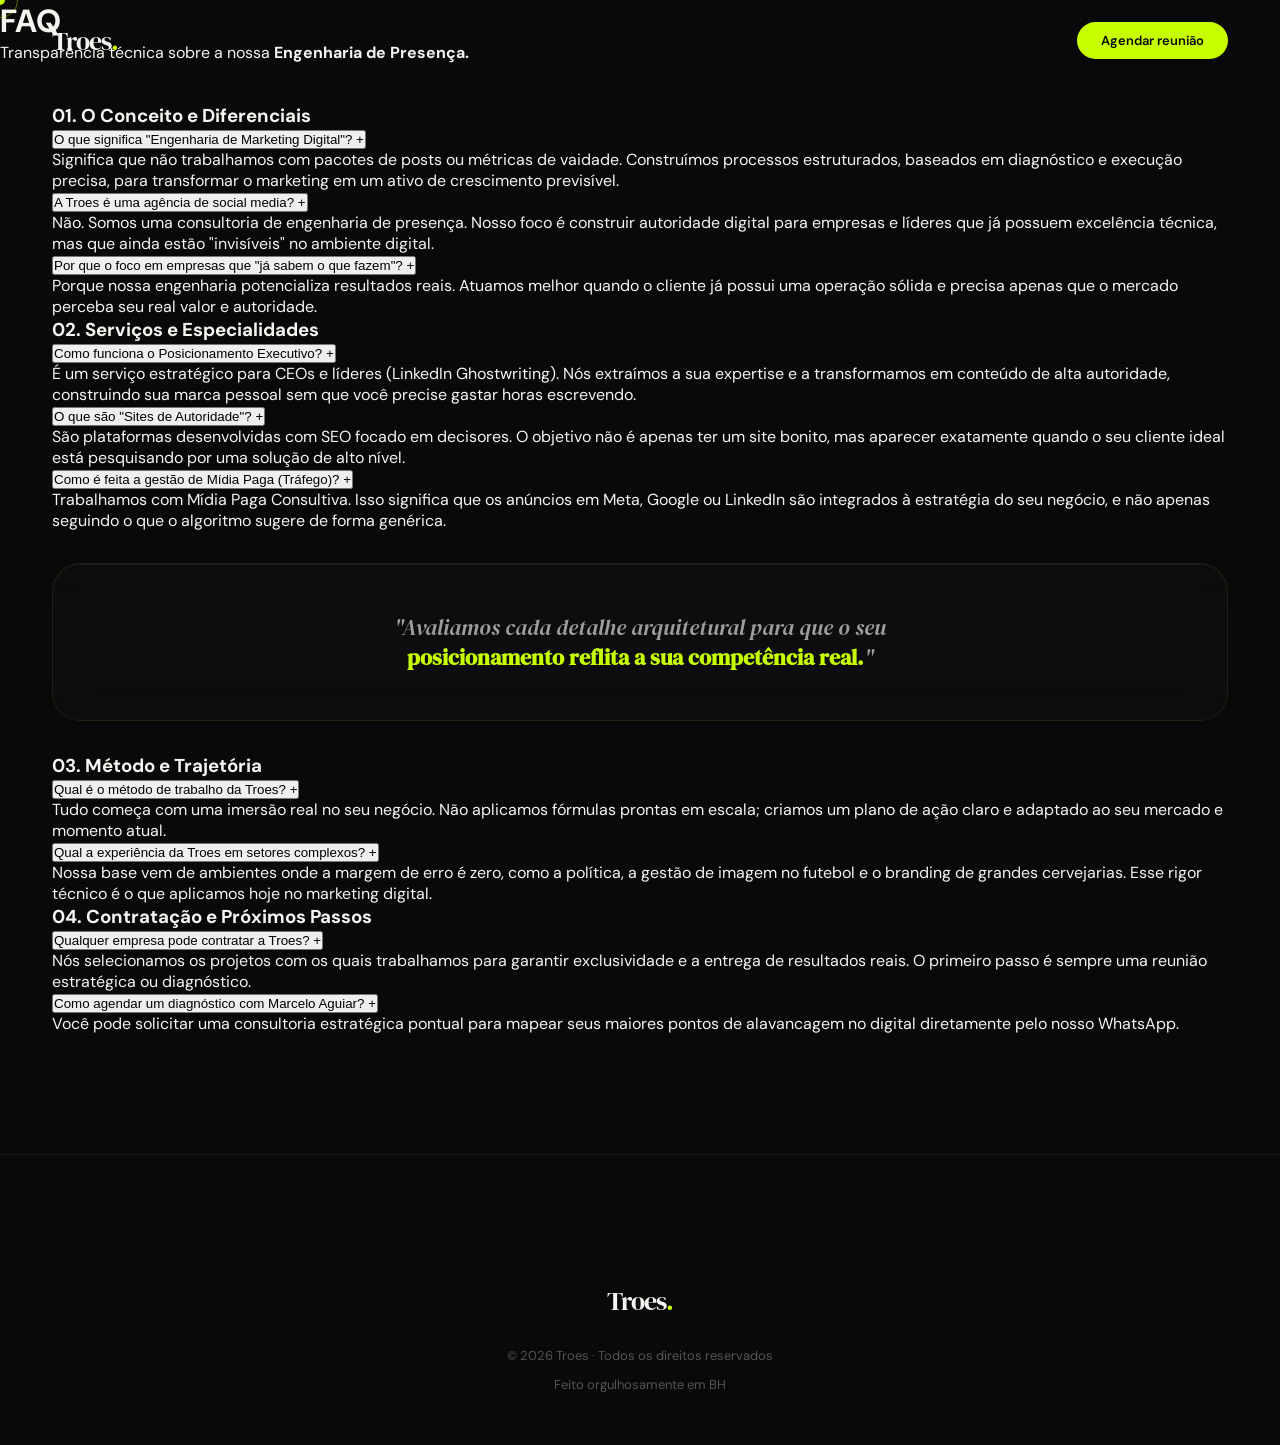
==== faq.html @ 60deb135 "faq.html" ====
<!DOCTYPE html>
<html lang="pt-BR">
<head>
<meta charset="UTF-8">
<meta name="viewport" content="width=device-width, initial-scale=1.0">
<title>FAQ | Troes - Engenharia de Marketing Digital</title>
<meta name="description" content="Perguntas frequentes sobre a Engenharia de Marketing Digital, método de trabalho, serviços e contratação da agência Troes.">
<meta name="robots" content="index, follow">
<link rel="preconnect" href="https://fonts.googleapis.com">
<link rel="preconnect" href="https://fonts.gstatic.com" crossorigin>
<link href="https://fonts.googleapis.com/css2?family=DM+Serif+Display:ital@0;1&family=DM+Sans:opsz,wght@9..40,300;9..40,400;9..40,500;9..40,600&display=swap" rel="stylesheet">
<link rel="stylesheet" href="style.css">
</head>
<body>

<div class="cursor" id="cursor"></div>
<div class="cursor-ring" id="cursorRing"></div>

<nav>
  <a href="index.html" class="nav-logo">Troes<span>.</span></a>
  <a href="https://wa.me/5531999569961" target="_blank" class="nav-cta">Agendar reunião</a>
</nav>

<header class="page-header reveal">
  <h1 class="page-title">FAQ</h1>
  <p class="page-subtitle">Transparência técnica sobre a nossa <strong>Engenharia de Presença.</strong></p>
</header>

<section class="faq-section" style="border-top: none; padding-top: 40px;">
  <div class="faq-grid">
    
    <div class="faq-category reveal reveal-delay-1">
      <h3 class="faq-category-title">01. O Conceito e Diferenciais</h3>
      
      <div class="faq-item">
        <button class="faq-btn">O que significa "Engenharia de Marketing Digital"? <span class="faq-icon">+</span></button>
        <div class="faq-content">
          <p>Significa que não trabalhamos com pacotes de posts ou métricas de vaidade. Construímos processos estruturados, baseados em diagnóstico e execução precisa, para transformar o marketing em um ativo de crescimento previsível.</p>
        </div>
      </div>

      <div class="faq-item">
        <button class="faq-btn">A Troes é uma agência de social media? <span class="faq-icon">+</span></button>
        <div class="faq-content">
          <p>Não. Somos uma consultoria de engenharia de presença. Nosso foco é construir autoridade digital para empresas e líderes que já possuem excelência técnica, mas que ainda estão "invisíveis" no ambiente digital.</p>
        </div>
      </div>

      <div class="faq-item">
        <button class="faq-btn">Por que o foco em empresas que "já sabem o que fazem"? <span class="faq-icon">+</span></button>
        <div class="faq-content">
          <p>Porque nossa engenharia potencializa resultados reais. Atuamos melhor quando o cliente já possui uma operação sólida e precisa apenas que o mercado perceba seu real valor e autoridade.</p>
        </div>
      </div>
    </div>

    <div class="faq-category reveal">
      <h3 class="faq-category-title">02. Serviços e Especialidades</h3>
      
      <div class="faq-item">
        <button class="faq-btn">Como funciona o Posicionamento Executivo? <span class="faq-icon">+</span></button>
        <div class="faq-content">
          <p>É um serviço estratégico para CEOs e líderes (LinkedIn Ghostwriting). Nós extraímos a sua expertise e a transformamos em conteúdo de alta autoridade, construindo sua marca pessoal sem que você precise gastar horas escrevendo.</p>
        </div>
      </div>

      <div class="faq-item">
        <button class="faq-btn">O que são "Sites de Autoridade"? <span class="faq-icon">+</span></button>
        <div class="faq-content">
          <p>São plataformas desenvolvidas com SEO focado em decisores. O objetivo não é apenas ter um site bonito, mas aparecer exatamente quando o seu cliente ideal está pesquisando por uma solução de alto nível.</p>
        </div>
      </div>

      <div class="faq-item">
        <button class="faq-btn">Como é feita a gestão de Mídia Paga (Tráfego)? <span class="faq-icon">+</span></button>
        <div class="faq-content">
          <p>Trabalhamos com Mídia Paga Consultiva. Isso significa que os anúncios em Meta, Google ou LinkedIn são integrados à estratégia do seu negócio, e não apenas seguindo o que o algoritmo sugere de forma genérica.</p>
        </div>
      </div>
    </div>

    <div class="pain-divider reveal" style="grid-column: 1 / -1; margin: 32px 0;">
      <p>"Avaliamos cada detalhe arquitetural para que o seu <strong>posicionamento reflita a sua competência real.</strong>"</p>
    </div>

    <div class="faq-category reveal">
      <h3 class="faq-category-title">03. Método e Trajetória</h3>
      
      <div class="faq-item">
        <button class="faq-btn">Qual é o método de trabalho da Troes? <span class="faq-icon">+</span></button>
        <div class="faq-content">
          <p>Tudo começa com uma imersão real no seu negócio. Não aplicamos fórmulas prontas em escala; criamos um plano de ação claro e adaptado ao seu mercado e momento atual.</p>
        </div>
      </div>

      <div class="faq-item">
        <button class="faq-btn">Qual a experiência da Troes em setores complexos? <span class="faq-icon">+</span></button>
        <div class="faq-content">
          <p>Nossa base vem de ambientes onde a margem de erro é zero, como a política, a gestão de imagem no futebol e o branding de grandes cervejarias. Esse rigor técnico é o que aplicamos hoje no marketing digital.</p>
        </div>
      </div>
    </div>

    <div class="faq-category reveal reveal-delay-1">
      <h3 class="faq-category-title">04. Contratação e Próximos Passos</h3>
      
      <div class="faq-item">
        <button class="faq-btn">Qualquer empresa pode contratar a Troes? <span class="faq-icon">+</span></button>
        <div class="faq-content">
          <p>Nós selecionamos os projetos com os quais trabalhamos para garantir exclusividade e a entrega de resultados reais. O primeiro passo é sempre uma reunião estratégica ou diagnóstico.</p>
        </div>
      </div>

      <div class="faq-item">
        <button class="faq-btn">Como agendar um diagnóstico com Marcelo Aguiar? <span class="faq-icon">+</span></button>
        <div class="faq-content">
          <p>Você pode solicitar uma consultoria estratégica pontual para mapear seus maiores pontos de alavancagem no digital diretamente pelo nosso WhatsApp.</p>
        </div>
      </div>
    </div>

  </div>
</section>

<footer>
  <div class="footer-bottom" style="margin-top: 0; padding-top: 40px; justify-content: center; flex-direction: column; gap: 12px;">
    <a href="index.html" class="nav-logo" style="margin-bottom: 16px;">Troes<span>.</span></a>
    <span>© 2026 Troes · Todos os direitos reservados</span>
    <span>Feito orgulhosamente em BH</span>
  </div>
</footer>

<script src="script.js"></script>
</body>
</html>
---- style.css ----
*, *::before, *::after { box-sizing: border-box; margin: 0; padding: 0; }

:root {
  --black: #090909;
  --white: #f5f4f0;
  --cream: #f0ede6;
  --accent: #c8ff00;
  --accent-dim: rgba(200,255,0,.5);
  --green-dark: #0d1500;
  --green-mid: #111e00;
  --green-card: #131f00;
  --green-light: #d6f566;
  --green-pale: #e8faa0;
  --green-border: rgba(200,255,0,0.1);
  --border: rgba(255,255,255,0.07);
  /* Contraste aumentado de 0.42 para 0.75 para melhor leitura */
  --text-muted: rgba(245,244,240,0.75);
}

html { scroll-behavior: smooth; }

body {
  font-family: 'DM Sans', sans-serif;
  background: var(--black);
  color: var(--white);
  overflow-x: hidden;
  cursor: none;
}

/* CURSOR */
.cursor {
  position: fixed; width: 10px; height: 10px;
  background: var(--accent); border-radius: 50%;
  pointer-events: none; z-index: 9999;
  transform: translate(-50%,-50%);
  transition: width .3s, height .3s, transform .15s;
}
.cursor-ring {
  position: fixed; width: 36px; height: 36px;
  border: 1.5px solid rgba(200,255,0,.4);
  border-radius: 50%; pointer-events: none; z-index: 9998;
  transform: translate(-50%,-50%);
  transition: width .3s, height .3s;
}

/* NAV */
nav {
  position: fixed; top: 0; left: 0; right: 0; z-index: 100;
  display: flex; align-items: center; justify-content: space-between;
  padding: 22px 52px;
  border-bottom: 1px solid transparent;
  background: transparent;
  transition: all .4s cubic-bezier(.4,0,.2,1);
}
nav.scrolled {
  top: 16px;
  left: 50%;
  right: auto;
  transform: translateX(-50%);
  width: max-content;
  padding: 12px 20px 12px 28px;
  gap: 32px;
  border-radius: 100px;
  border: 1px solid rgba(255,255,255,.1);
  backdrop-filter: blur(24px);
  background: rgba(9,9,9,.82);
  box-shadow: 0 8px 40px rgba(0,0,0,.5);
}
.nav-logo {
  font-family: 'DM Serif Display', serif;
  font-size: 26px; letter-spacing: -1px;
  color: var(--white); text-decoration: none;
  transition: font-size .3s;
}
.nav-logo span { color: var(--accent); }
.nav-cta {
  background: var(--accent) !important; color: var(--black) !important;
  padding: 10px 24px; border-radius: 100px;
  font-weight: 600 !important; font-size: 13px !important; text-decoration: none;
  transition: transform .2s, box-shadow .2s, padding .3s !important;
  white-space: nowrap;
}
nav.scrolled .nav-cta { padding: 8px 20px !important; font-size: 12px !important; }
.nav-cta:hover {
  transform: translateY(-2px) !important;
  box-shadow: 0 8px 28px rgba(200,255,0,.28) !important;
}

/* HERO */
.hero {
  min-height: 100vh; display: flex; flex-direction: column;
  justify-content: flex-end; padding: 160px 52px 100px;
  position: relative; overflow: hidden;
}
.hero-bg {
  position: absolute; inset: 0;
  background:
    radial-gradient(ellipse 60% 50% at 72% 22%, rgba(200,255,0,.06) 0%, transparent 58%),
    radial-gradient(ellipse 35% 35% at 12% 80%, rgba(200,255,0,.04) 0%, transparent 55%);
}
.hero-grid {
  position: absolute; inset: 0;
  background-image:
    linear-gradient(rgba(255,255,255,.02) 1px, transparent 1px),
    linear-gradient(90deg, rgba(255,255,255,.02) 1px, transparent 1px);
  background-size: 72px 72px;
  mask-image: radial-gradient(ellipse at 60% 40%, black 20%, transparent 70%);
}
.hero-label {
  font-size: 11px; letter-spacing: .18em; text-transform: uppercase;
  color: var(--text-muted); margin-bottom: 32px;
  display: flex; align-items: center; gap: 14px; position: relative;
}
.hero-label::before {
  content: ''; display: block; width: 36px; height: 1px;
  background: var(--accent);
  box-shadow: 0 0 4px var(--accent), 0 0 12px var(--accent), 0 0 24px rgba(200,255,0,.5);
}
.hero h1 {
  font-family: 'DM Serif Display', serif;
  font-size: clamp(46px, 6.8vw, 94px);
  line-height: 1.02; letter-spacing: -0.03em;
  max-width: 980px; position: relative;
}
.hero h1 em { font-style: italic; color: var(--accent); }
.hero-sub {
  margin-top: 36px; max-width: 560px;
  color: var(--text-muted); font-size: 17px;
  line-height: 1.72; font-weight: 300; position: relative;
}
.hero-sub strong { color: rgba(255,255,255,.9); font-weight: 500; }
.hero-actions {
  margin-top: 52px; display: flex; gap: 20px;
  align-items: center; position: relative;
}
.btn-primary {
  background: rgba(200,255,0,.18);
  backdrop-filter: blur(20px) saturate(180%);
  -webkit-backdrop-filter: blur(20px) saturate(180%);
  border: 1px solid rgba(200,255,0,.45);
  color: var(--accent);
  padding: 15px 36px; border-radius: 100px;
  font-weight: 600; font-size: 15px; text-decoration: none;
  transition: transform .2s, box-shadow .2s, background .2s;
  display: inline-flex; align-items: center; gap: 10px;
  box-shadow: inset 0 1px 0 rgba(200,255,0,.3), 0 4px 20px rgba(200,255,0,.12);
  position: relative; overflow: hidden;
}
.btn-primary::before {
  content: '';
  position: absolute; top: 0; left: 0; right: 0; height: 1px;
  background: linear-gradient(90deg, transparent, rgba(200,255,0,.7), transparent);
}
.btn-primary:hover {
  transform: translateY(-3px);
  background: rgba(200,255,0,.28);
  box-shadow: inset 0 1px 0 rgba(200,255,0,.4), 0 8px 32px rgba(200,255,0,.25), 0 0 20px rgba(200,255,0,.15);
}

/* MARQUEE - Corrigido contraste e cor verde */
.marquee-section {
  padding: 34px 0; overflow: hidden;
  border-top: 1px solid rgba(200,255,0,0.15);
  border-bottom: 1px solid rgba(200,255,0,0.15);
  background: rgba(200,255,0,0.02);
}
.marquee-track {
  display: flex; gap: 56px;
  animation: marquee 24s linear infinite;
  width: max-content;
}
.marquee-item {
  font-size: 15px; /* Fonte maior */
  color: var(--accent); /* Cor verde forte */
  text-transform: uppercase; letter-spacing: .15em;
  white-space: nowrap; display: flex; align-items: center; gap: 18px; font-weight: 600;
  text-shadow: 0 0 12px rgba(200,255,0,0.3);
}
.marquee-item span {
  display: inline-block; width: 6px; height: 6px;
  background: var(--accent); border-radius: 50%;
  box-shadow: 0 0 4px var(--accent), 0 0 10px var(--accent), 0 0 20px rgba(200,255,0,.6);
}
@keyframes marquee { from { transform: translateX(0); } to { transform: translateX(-50%); } }

/* SHARED */
section { padding: 120px 52px; }
.section-label {
  font-size: 11px; letter-spacing: .2em; text-transform: uppercase;
  color: var(--accent); margin-bottom: 22px; font-weight: 600;
  opacity: .9;
}
.section-title {
  font-family: 'DM Serif Display', serif;
  font-size: clamp(32px, 4.2vw, 56px);
  line-height: 1.1; letter-spacing: -0.025em; max-width: 740px;
}
.section-title em { font-style: italic; color: var(--accent); }
.section-desc {
  margin-top: 24px; max-width: 520px;
  color: var(--text-muted); font-size: 16px; line-height: 1.72; font-weight: 400;
}

/* DOR */
.pain-section { background: var(--black); }
.pain-grid {
  margin-top: 72px;
  display: grid; grid-template-columns: 1fr 1fr; gap: 16px;
}
.pain-card {
  background: rgba(255,255,255,.03);
  backdrop-filter: blur(20px) saturate(180%);
  -webkit-backdrop-filter: blur(20px) saturate(180%);
  border: 1px solid rgba(200,255,0,.1);
  border-radius: 28px;
  padding: 64px 56px;
  min-height: 360px;
  display: flex; flex-direction: column; justify-content: flex-end;
  position: relative; overflow: hidden;
  transition: border-color .3s, transform .3s, background .3s;
  box-shadow: inset 0 1px 0 rgba(255,255,255,.05), 0 4px 24px rgba(0,0,0,.4);
}
.pain-card::before {
  content: '';
  position: absolute; top: 0; left: 0; right: 0; height: 1px;
  background: linear-gradient(90deg, transparent, rgba(200,255,0,.15), transparent);
}
.pain-card:hover { border-color: rgba(200,255,0,.22); transform: translateY(-4px); background: rgba(255,255,255,.05); }
.pain-card-label {
  font-size: 10px; letter-spacing: .2em; text-transform: uppercase;
  color: var(--accent); opacity: .7; margin-bottom: 20px; font-weight: 700;
}
.pain-card h3 {
  font-family: 'DM Serif Display', serif;
  font-size: 28px; line-height: 1.2; margin-bottom: 18px; color: var(--white);
}
.pain-card p { font-size: 15px; color: var(--text-muted); line-height: 1.72; }
.pain-card.highlight {
  background: rgba(200,255,0,.07);
  border-color: rgba(200,255,0,.2);
  box-shadow: inset 0 1px 0 rgba(200,255,0,.15), 0 4px 24px rgba(0,0,0,.4);
}
.pain-card.highlight::before {
  background: linear-gradient(90deg, transparent, rgba(200,255,0,.35), transparent);
}
.pain-card.highlight h3 { color: var(--accent); }
.pain-card.highlight p { color: rgba(200,255,0,.8); }
.pain-divider {
  grid-column: 1 / -1;
  background: rgba(255,255,255,.02);
  backdrop-filter: blur(20px) saturate(180%);
  -webkit-backdrop-filter: blur(20px) saturate(180%);
  border: 1px solid rgba(200,255,0,.08);
  border-radius: 28px;
  padding: 48px;
  display: flex; align-items: center; justify-content: center;
  box-shadow: inset 0 1px 0 rgba(255,255,255,.04);
}
.pain-divider p {
  font-family: 'DM Serif Display', serif;
  font-size: 22px; font-style: italic;
  color: rgba(255,255,255,.6); text-align: center; max-width: 640px;
}
.pain-divider strong { color: var(--accent); font-style: normal; opacity: 1; }

/* TRAJETÓRIA */
.trajectory-section { background: var(--black); }
.trajectory-grid {
  margin-top: 72px;
  display: grid;
  grid-template-columns: repeat(3, 1fr);
  gap: 16px;
}
.traj-card {
  background: rgba(200,255,0,.1);
  backdrop-filter: blur(20px) saturate(180%);
  -webkit-backdrop-filter: blur(20px) saturate(180%);
  border: 1px solid rgba(200,255,0,.3);
  border-radius: 28px;
  padding: 52px 44px 48px;
  position: relative; overflow: hidden;
  transition: transform .3s, box-shadow .3s, background .3s;
  display: flex; flex-direction: column;
  box-shadow:
    inset 0 1.5px 0 rgba(200,255,0,.35),
    inset 0 -1px 0 rgba(200,255,0,.08),
    0 8px 32px rgba(0,0,0,.4),
    0 0 0 1px rgba(200,255,0,.05);
}
.traj-card::before {
  content: '';
  position: absolute; top: 0; left: 0; right: 0; height: 1px;
  background: linear-gradient(90deg, transparent, rgba(200,255,0,.7), transparent);
}
.traj-card::after {
  content: '';
  position: absolute; inset: 0;
  background: linear-gradient(135deg, rgba(200,255,0,.1) 0%, transparent 45%, rgba(200,255,0,.04) 100%);
  pointer-events: none;
}
.traj-card:hover {
  transform: translateY(-6px);
  background: rgba(200,255,0,.16);
  box-shadow:
    inset 0 1.5px 0 rgba(200,255,0,.45),
    inset 0 -1px 0 rgba(200,255,0,.1),
    0 20px 56px rgba(0,0,0,.5),
    0 0 40px rgba(200,255,0,.1);
}
.traj-content { flex: 1; position: relative; z-index: 1; }
.traj-sector {
  font-family: 'DM Serif Display', serif;
  font-size: 32px; font-style: italic;
  color: var(--accent);
  text-shadow: 0 0 10px rgba(200,255,0,.5), 0 0 24px rgba(200,255,0,.3);
  margin-bottom: 16px; line-height: 1.1;
  letter-spacing: -0.02em;
}
.traj-desc {
  font-size: 15px; color: rgba(245,244,240,.8); line-height: 1.68;
  margin-top: 16px;
}
.traj-accent {
  margin-top: 28px; height: 1px; width: 40px;
  background: var(--accent);
  border-radius: 2px;
  box-shadow: 0 0 4px var(--accent), 0 0 12px var(--accent), 0 0 24px rgba(200,255,0,.5);
}

/* SERVIÇOS */
.services-section { background: var(--black); color: var(--white); }
.services-section .section-label { color: var(--accent); opacity: .9; }
.services-section .section-title { color: var(--white); }
.services-section .section-title em { color: var(--accent); font-style: italic; }
.services-section .section-desc { color: var(--text-muted); }
.services-grid {
  margin-top: 64px;
  display: grid;
  grid-template-columns: 1fr 1fr;
  gap: 16px;
}
.service-card {
  background: rgba(200,255,0,.06);
  backdrop-filter: blur(20px) saturate(180%);
  -webkit-backdrop-filter: blur(20px) saturate(180%);
  border-radius: 28px;
  padding: 52px 48px;
  text-decoration: none; color: var(--white);
  border: 1px solid rgba(200,255,0,.12);
  transition: background .25s, transform .3s, box-shadow .3s;
  display: flex; flex-direction: column; justify-content: space-between;
  min-height: 300px;
  position: relative; overflow: hidden;
  box-shadow: inset 0 1px 0 rgba(200,255,0,.15), 0 4px 24px rgba(0,0,0,.3);
}
.service-card::before {
  content: '';
  position: absolute; top: 0; left: 0; right: 0; height: 1px;
  background: linear-gradient(90deg, transparent, rgba(200,255,0,.3), transparent);
}
.service-card:hover {
  background: rgba(200,255,0,.1);
  transform: translateY(-4px);
  box-shadow: inset 0 1px 0 rgba(200,255,0,.25), 0 16px 48px rgba(0,0,0,.4), 0 0 32px rgba(200,255,0,.06);
}
.service-inner { flex: 1; }
.service-num {
  font-family: 'DM Serif Display', serif;
  font-size: 13px; color: rgba(200,255,0,.6); font-style: italic;
  margin-bottom: 20px; font-weight: 600;
}
.service-name {
  font-family: 'DM Serif Display', serif;
  font-size: 28px; line-height: 1.15; margin-bottom: 14px; color: var(--white);
}
.service-desc { font-size: 15px; color: var(--text-muted); line-height: 1.68; margin-bottom: 28px; }
.service-tags { display: flex; gap: 8px; flex-wrap: wrap; }
.service-tag {
  font-size: 11px; font-weight: 600; letter-spacing: .06em;
  padding: 5px 14px; border-radius: 100px;
  background: rgba(200,255,0,.08); color: rgba(200,255,0,.8);
  border: 1px solid rgba(200,255,0,.15);
}
.service-arrow {
  font-size: 18px; color: rgba(200,255,0,.6);
  flex-shrink: 0; align-self: flex-end;
  width: 48px; height: 48px;
  border: 1px solid rgba(200,255,0,.3); border-radius: 50%;
  display: flex; align-items: center; justify-content: center;
  transition: all .25s; margin-top: 24px;
}
.service-card:hover .service-arrow {
  background: var(--accent); color: var(--black);
  border-color: var(--accent);
  box-shadow: 0 0 12px rgba(200,255,0,.4);
}

/* METODOLOGIA */
.method-section { background: var(--green-dark); }
.method-inner {
  margin-top: 72px;
  max-width: 720px;
}
.method-text p {
  font-size: 20px; color: rgba(255,255,255,.8);
  line-height: 1.8; font-weight: 400;
}
.method-text p strong { color: var(--accent); font-weight: 600; }
.method-cta { margin-top: 48px; }

/* CTA */
.cta-section {
  background: var(--accent); color: var(--black);
  padding: 120px 52px; text-align: center;
  position: relative; overflow: hidden;
}
.cta-section::before {
  content: ''; position: absolute; inset: 0;
  background: radial-gradient(ellipse 60% 60% at 50% 50%, rgba(200,255,0,.15) 0%, transparent 70%);
}
.cta-label { font-size: 11px; letter-spacing: .2em; text-transform: uppercase; color: rgba(0,0,0,.6); margin-bottom: 20px; font-weight: 700; }
.cta-title {
  font-family: 'DM Serif Display', serif;
  font-size: clamp(36px, 4.5vw, 58px);
  line-height: 1.1; letter-spacing: -0.025em;
  color: var(--black); max-width: 680px; margin: 0 auto;
}
.cta-title em { font-style: italic; color: rgba(0,0,0,.6); }
.cta-desc {
  margin: 24px auto 0; max-width: 480px;
  color: rgba(0,0,0,.75); font-size: 16px; line-height: 1.7; font-weight: 500;
}
.btn-dark {
  display: inline-flex; align-items: center; gap: 12px;
  background: rgba(0,0,0,.6);
  backdrop-filter: blur(20px) saturate(180%);
  -webkit-backdrop-filter: blur(20px) saturate(180%);
  border: 1px solid rgba(0,0,0,.8);
  color: var(--accent);
  padding: 17px 44px; border-radius: 100px;
  font-weight: 600; font-size: 15px; text-decoration: none; margin-top: 52px;
  transition: transform .2s, box-shadow .2s, background .2s;
  position: relative; overflow: hidden;
  box-shadow: inset 0 1px 0 rgba(255,255,255,.15), 0 4px 20px rgba(0,0,0,.3);
}
.btn-dark::before {
  content: '';
  position: absolute; top: 0; left: 0; right: 0; height: 1px;
  background: linear-gradient(90deg, transparent, rgba(255,255,255,.2), transparent);
}
.btn-dark:hover {
  transform: translateY(-3px);
  background: rgba(0,0,0,.8);
  box-shadow: inset 0 1px 0 rgba(255,255,255,.2), 0 16px 44px rgba(0,0,0,.4);
}

/* FOOTER */
footer { padding: 88px 52px 52px; border-top: 1px solid var(--border); }
.footer-top {
  display: grid; grid-template-columns: 2fr 1fr 1fr 1fr;
  gap: 60px; padding-bottom: 64px; border-bottom: 1px solid var(--border);
}
.footer-logo { font-family: 'DM Serif Display', serif; font-size: 26px; margin-bottom: 18px; letter-spacing: -1px; }
.footer-logo span { color: var(--accent); }
.footer-tagline { font-size: 15px; color: var(--text-muted); line-height: 1.65; max-width: 260px; margin-bottom: 28px; }
.footer-address { font-size: 14px; color: rgba(255,255,255,.5); line-height: 1.8; }
.footer-col-title { font-size: 11px; font-weight: 700; text-transform: uppercase; letter-spacing: .12em; color: rgba(255,255,255,.4); margin-bottom: 20px; }
.footer-col ul { list-style: none; display: flex; flex-direction: column; gap: 13px; }
.footer-col a { font-size: 14px; color: var(--text-muted); text-decoration: none; transition: color .2s; }
.footer-col a:hover { color: var(--white); }
.footer-bottom { margin-top: 52px; display: flex; justify-content: space-between; align-items: center; font-size: 13px; color: rgba(255,255,255,.3); }

/* REVEAL ANIMATIONS */
.reveal { opacity: 0; transform: translateY(26px); transition: opacity .8s ease, transform .8s ease; }
.reveal.visible { opacity: 1; transform: translateY(0); }
.reveal-delay-1 { transition-delay: .1s; }
.reveal-delay-2 { transition-delay: .2s; }

/* =========================================
   MOBILE RESPONSIVENESS (Ajustes Focados)
   ========================================= */
@media (max-width: 960px) {
  /* Restaura o ponteiro original no mobile e remove as bolinhas flutuantes */
  body { cursor: auto; }
  .cursor, .cursor-ring { display: none !important; }

  /* Ajuste no Nav Mobile para o botão não quebrar */
  nav { padding: 16px 24px; }
  nav.scrolled {
    width: calc(100% - 32px);
    max-width: none;
    top: 12px;
    padding: 10px 16px 10px 24px;
    gap: 16px;
  }
  
  /* Ajuste geral de espaçamento das seções */
  .hero, section, .cta-section, footer { padding-left: 24px; padding-right: 24px; }
  .hero { padding-top: 140px; padding-bottom: 64px; }
  
  /* Botões em 100% da largura na hero */
  .hero-actions { width: 100%; flex-direction: column; }
  .btn-primary { width: 100%; justify-content: center; text-align: center; }
  
  /* Grades em 1 coluna */
  .pain-grid, .trajectory-grid, .services-grid { grid-template-columns: 1fr; }
  
  /* Menos respiro (padding) nos cards para aproveitar o espaço do celular */
  .pain-card, .traj-card, .service-card {
    padding: 32px 24px;
    min-height: auto;
  }
  
  .pain-divider p { font-size: 18px; }
  
  /* Rodapé verticalizado */
  .footer-top { grid-template-columns: 1fr; gap: 40px; }
  .footer-bottom { flex-direction: column; text-align: center; gap: 16px; }
}
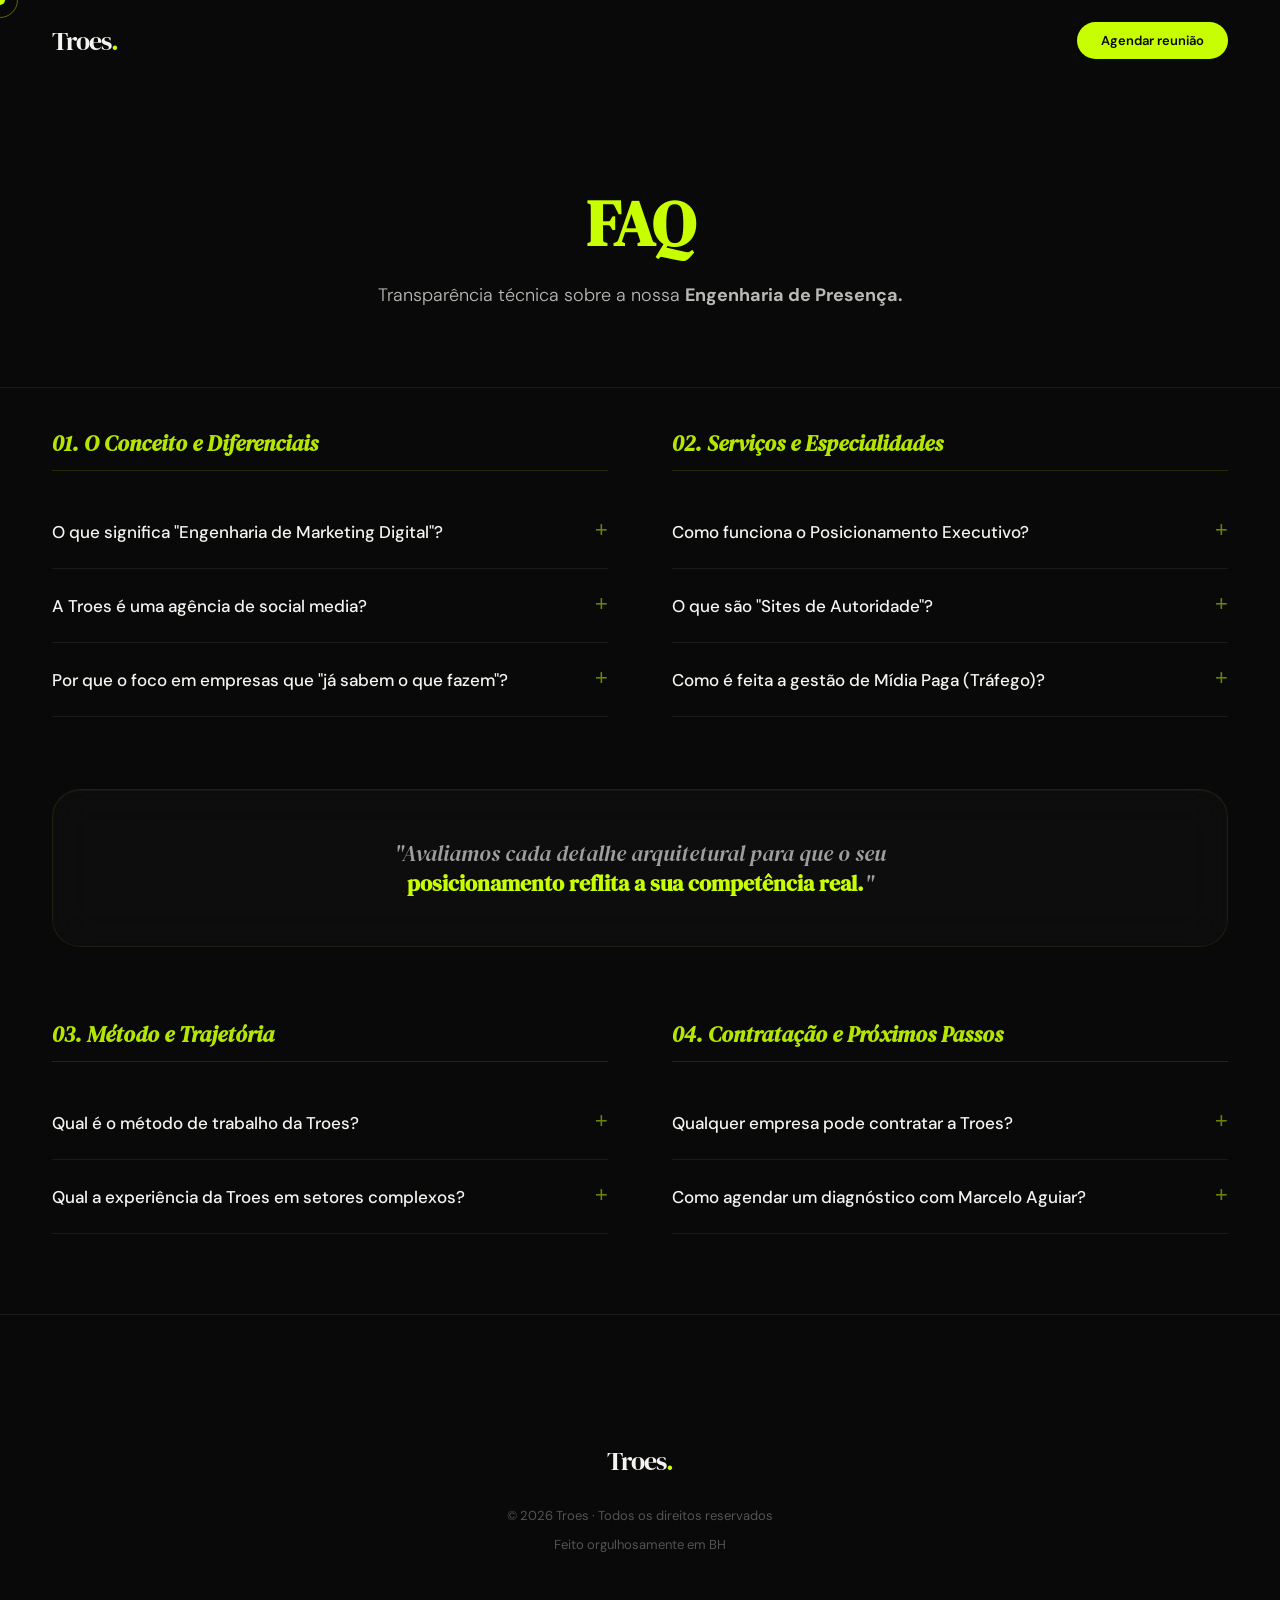
==== commit e6083610: "faq.html" ====
--- a/faq.html
+++ b/faq.html
@@ -2,6 +2,11 @@
 <html lang="pt-BR">
 <head>
 <meta charset="UTF-8">
+<meta property="og:type" content="website">
+<meta property="og:url" content="https://www.troes.com.br/faq.html">
+<meta property="og:title" content="FAQ | Troes - Engenharia de Marketing Digital">
+<meta property="og:description" content="Perguntas frequentes sobre a nossa metodologia de Engenharia de Presença e serviços.">
+<meta property="og:image" content="https://www.troes.com.br/og-image.jpg">  
 <meta name="viewport" content="width=device-width, initial-scale=1.0">
 <title>FAQ | Troes - Engenharia de Marketing Digital</title>
 <meta name="description" content="Perguntas frequentes sobre a Engenharia de Marketing Digital, método de trabalho, serviços e contratação da agência Troes.">
--- a/style.css
+++ b/style.css
@@ -517,3 +517,29 @@
   .footer-top { grid-template-columns: 1fr; gap: 40px; }
   .footer-bottom { flex-direction: column; text-align: center; gap: 16px; }
 }
+/* =========================================
+   FAQ (Acordeão) e Páginas Internas
+   ========================================= */
+.page-header { padding: 180px 52px 80px; text-align: center; border-bottom: 1px solid var(--border); background: var(--black); }
+.page-title { font-family: 'DM Serif Display', serif; font-size: clamp(36px, 5vw, 64px); color: var(--accent); letter-spacing: -0.02em; }
+.page-subtitle { color: var(--text-muted); font-size: 18px; margin-top: 16px; font-weight: 300; }
+
+.faq-section { background: var(--black); padding: 80px 52px; }
+.faq-grid { max-width: 1200px; margin: 0 auto; display: grid; grid-template-columns: 1fr 1fr; gap: 40px 64px; }
+.faq-category-title { font-family: 'DM Serif Display', serif; font-size: 22px; color: var(--accent); margin-bottom: 24px; padding-bottom: 12px; border-bottom: 1px solid rgba(200,255,0,0.15); font-style: italic; opacity: 0.9; }
+.faq-item { border-bottom: 1px solid var(--border); }
+.faq-btn { width: 100%; background: none; border: none; text-align: left; padding: 24px 0; font-family: 'DM Sans', sans-serif; font-size: 17px; font-weight: 500; color: var(--white); cursor: pointer; display: flex; justify-content: space-between; align-items: center; transition: color 0.3s; }
+.faq-btn:hover, .faq-btn.active { color: var(--accent); }
+.faq-icon { font-family: monospace; font-size: 22px; font-weight: 300; color: rgba(200,255,0,0.5); transition: transform 0.3s, color 0.3s; }
+.faq-btn.active .faq-icon { transform: rotate(180deg); color: var(--accent); }
+.faq-content { max-height: 0; overflow: hidden; transition: max-height 0.4s cubic-bezier(0.4, 0, 0.2, 1); }
+.faq-content p { padding-bottom: 24px; font-size: 15px; color: var(--text-muted); line-height: 1.7; padding-right: 24px; }
+
+@media (max-width: 960px) {
+  .page-header { padding-left: 24px; padding-right: 24px; padding-top: 140px; }
+  .faq-section { padding-left: 24px; padding-right: 24px; }
+  .faq-grid { grid-template-columns: 1fr; gap: 32px; }
+  .faq-btn { font-size: 16px; padding: 20px 0; }
+  .faq-category-title { font-size: 20px; }
+  .faq-content p { padding-right: 0; font-size: 14px; }
+}
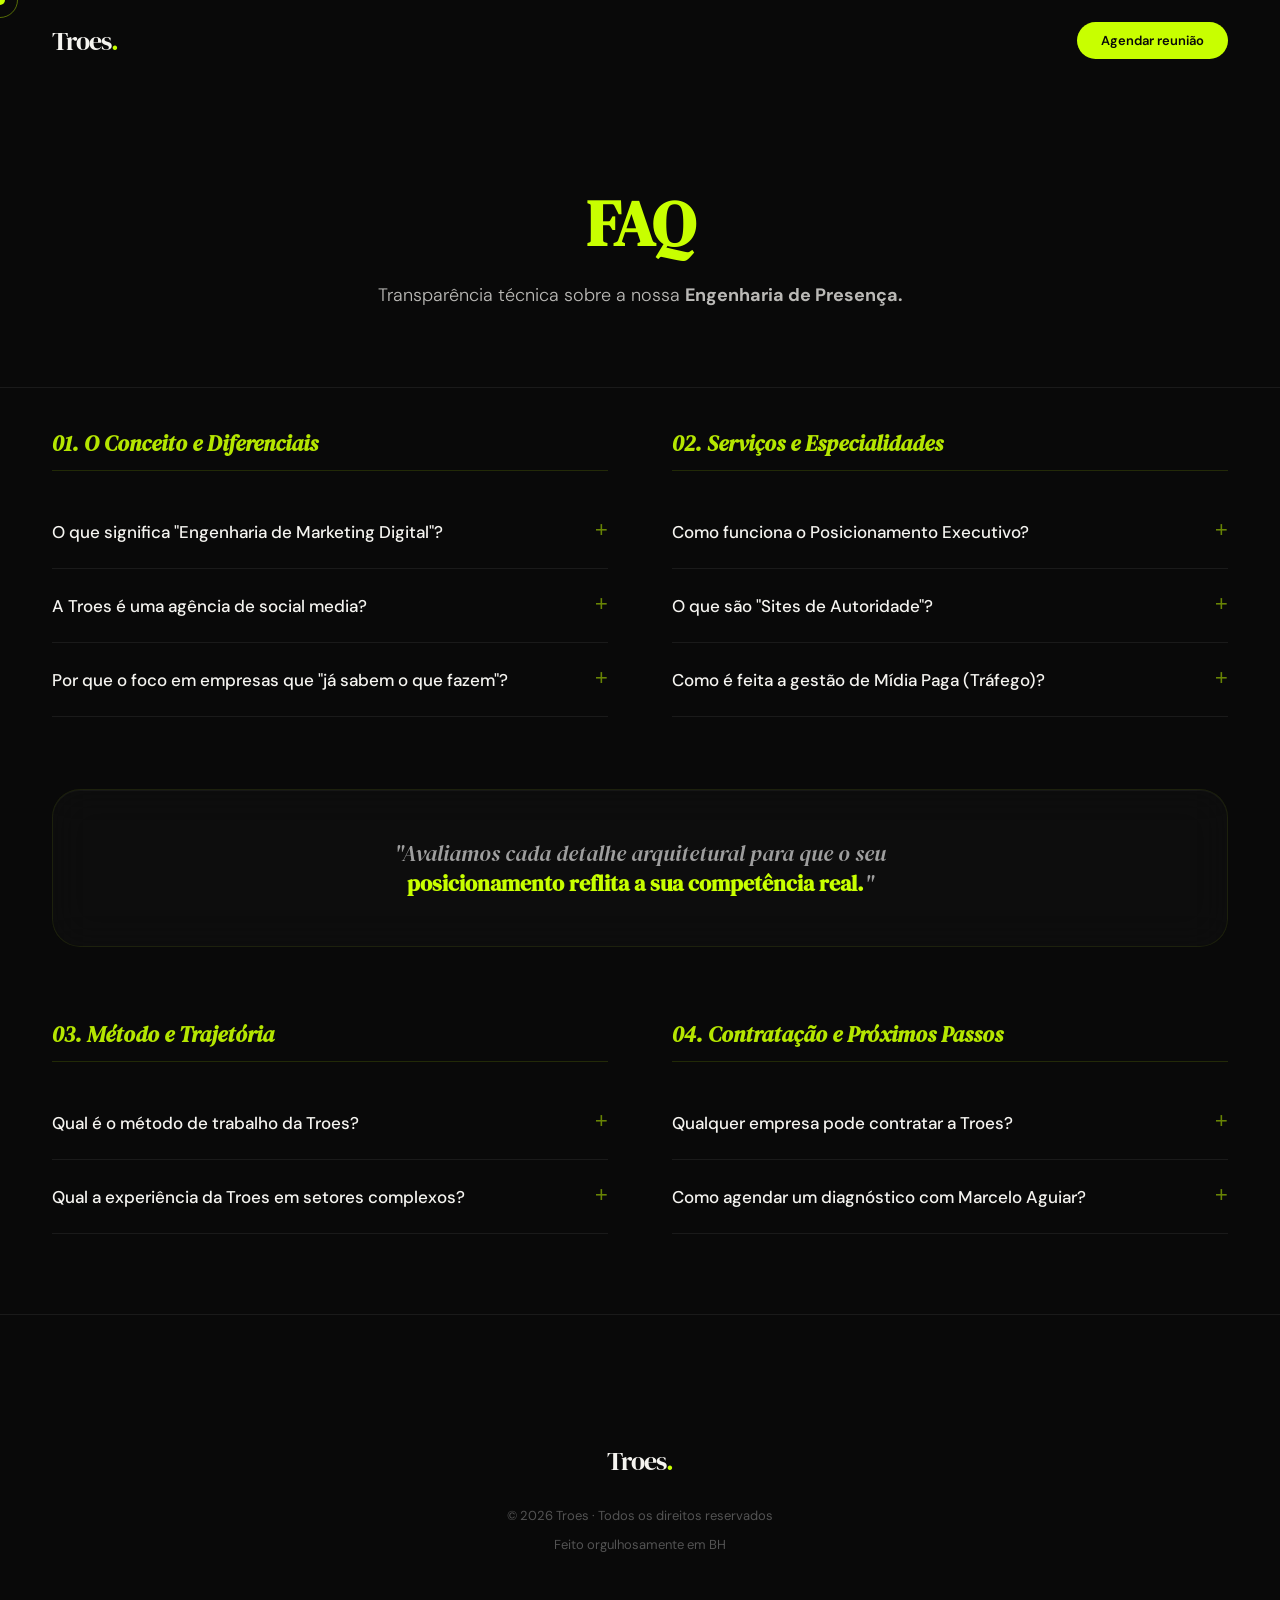
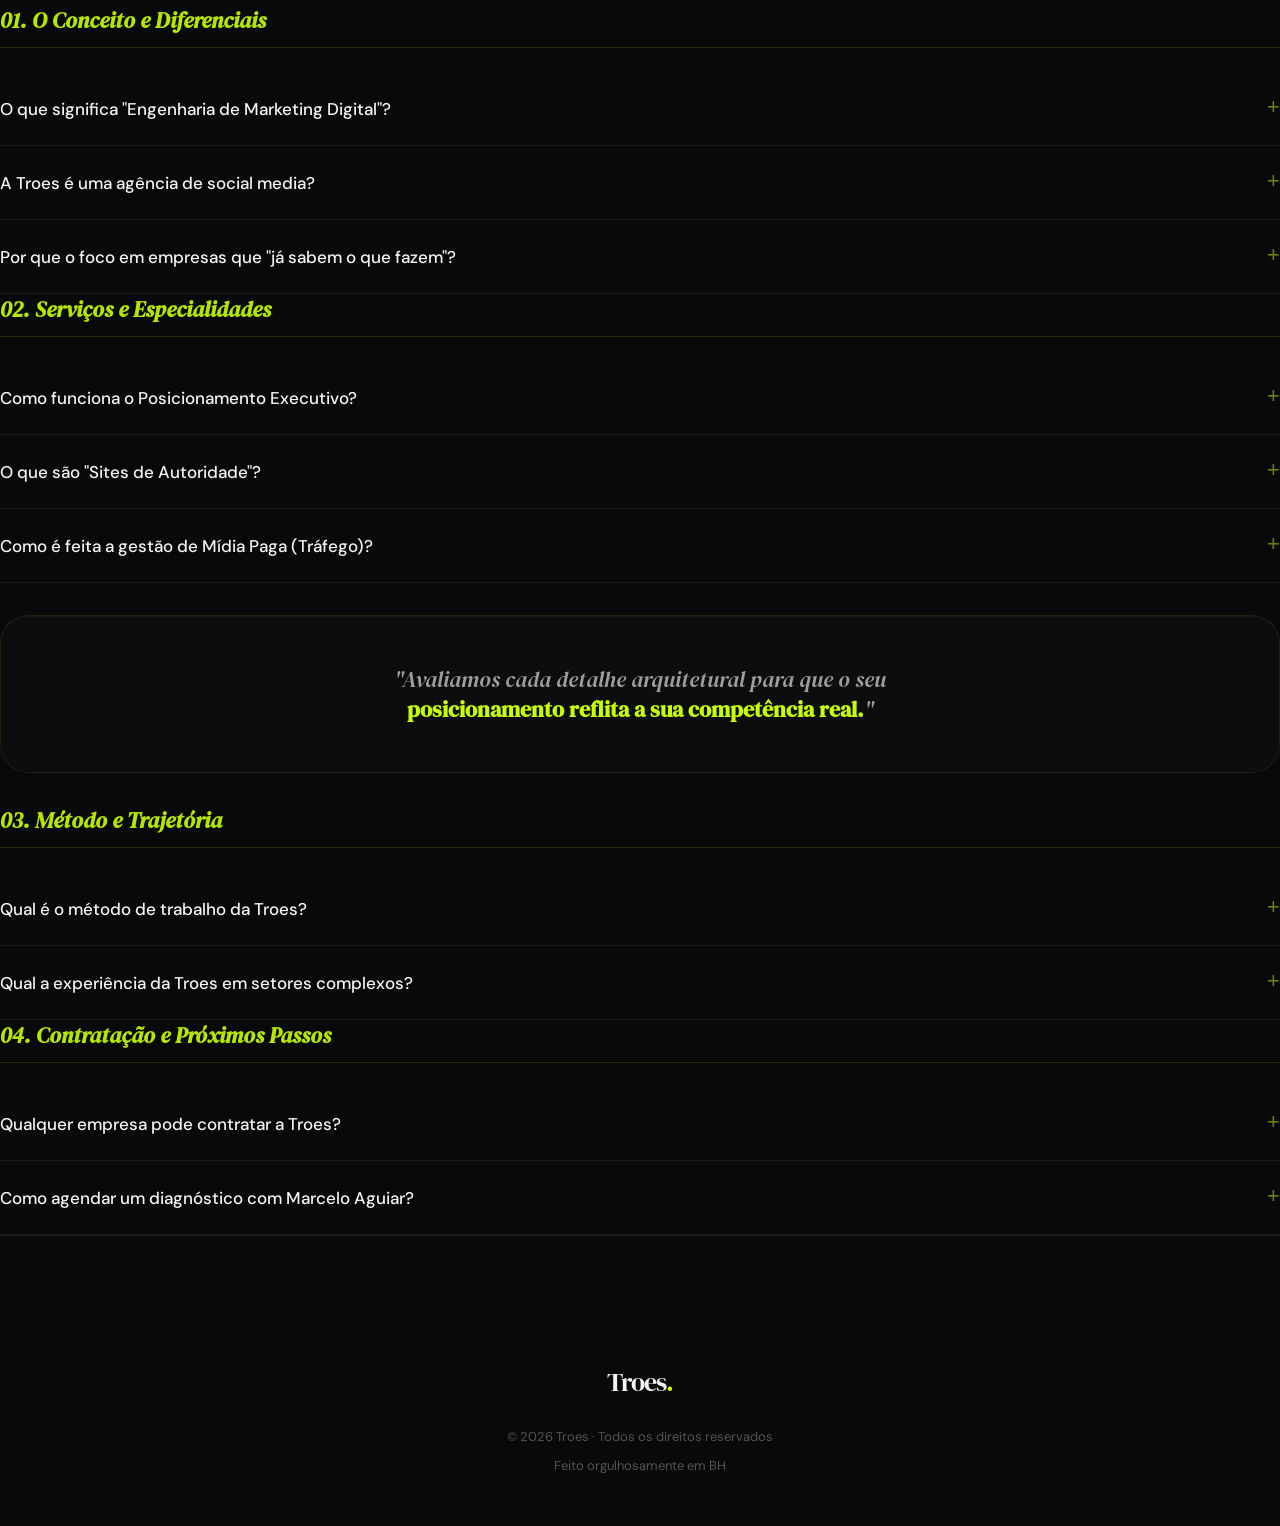
==== commit 4c971459: "faq.html" ====
--- a/faq.html
+++ b/faq.html
@@ -4,8 +4,8 @@
 <meta charset="UTF-8">
 <meta property="og:type" content="website">
 <meta property="og:url" content="https://www.troes.com.br/faq.html">
-<meta property="og:title" content="FAQ | Troes - Engenharia de Marketing Digital">
-<meta property="og:description" content="Perguntas frequentes sobre a nossa metodologia de Engenharia de Presença e serviços.">
+<meta property="og:title" content="FAQ | Troes — Engenharia de Marketing Digital">
+<meta property="og:description" content="Perguntas frequentes sobre a metodologia de Engenharia de Presença, serviços e contratação da Troes.">
 <meta property="og:image" content="https://www.troes.com.br/og-image.jpg">  
 <meta name="viewport" content="width=device-width, initial-scale=1.0">
 <title>FAQ | Troes - Engenharia de Marketing Digital</title>
@@ -18,14 +18,16 @@
 </head>
 <body>
 
+<a href="#conteudo-principal" class="skip-link">Saltar para o conteúdo principal</a>
 <div class="cursor" id="cursor"></div>
 <div class="cursor-ring" id="cursorRing"></div>
 
 <nav>
   <a href="index.html" class="nav-logo">Troes<span>.</span></a>
-  <a href="https://wa.me/5531999569961" target="_blank" class="nav-cta">Agendar reunião</a>
+  <a href="https://wa.me/5531999569961" target="_blank" rel="noopener noreferrer" rel="noopener noreferrer" class="nav-cta">Agendar reunião</a>
 </nav>
 
+<main id="conteudo-principal">
 <header class="page-header reveal">
   <h1 class="page-title">FAQ</h1>
   <p class="page-subtitle">Transparência técnica sobre a nossa <strong>Engenharia de Presença.</strong></p>
@@ -127,6 +129,7 @@
   </div>
 </section>
 
+</main>
 <footer>
   <div class="footer-bottom" style="margin-top: 0; padding-top: 40px; justify-content: center; flex-direction: column; gap: 12px;">
     <a href="index.html" class="nav-logo" style="margin-bottom: 16px;">Troes<span>.</span></a>
@@ -137,4 +140,107 @@
 
 <script src="script.js"></script>
 </body>
+</html>    <div class="faq-category reveal reveal-delay-1">
+      <h3 class="faq-category-title">01. O Conceito e Diferenciais</h3>
+      
+      <div class="faq-item">
+        <button class="faq-btn">O que significa "Engenharia de Marketing Digital"? <span class="faq-icon">+</span></button>
+        <div class="faq-content">
+          <p>Significa que não trabalhamos com pacotes de posts ou métricas de vaidade. Construímos processos estruturados, baseados em diagnóstico e execução precisa, para transformar o marketing em um ativo de crescimento previsível.</p>
+        </div>
+      </div>
+
+      <div class="faq-item">
+        <button class="faq-btn">A Troes é uma agência de social media? <span class="faq-icon">+</span></button>
+        <div class="faq-content">
+          <p>Não. Somos uma consultoria de engenharia de presença. Nosso foco é construir autoridade digital para empresas e líderes que já possuem excelência técnica, mas que ainda estão "invisíveis" no ambiente digital.</p>
+        </div>
+      </div>
+
+      <div class="faq-item">
+        <button class="faq-btn">Por que o foco em empresas que "já sabem o que fazem"? <span class="faq-icon">+</span></button>
+        <div class="faq-content">
+          <p>Porque nossa engenharia potencializa resultados reais. Atuamos melhor quando o cliente já possui uma operação sólida e precisa apenas que o mercado perceba seu real valor e autoridade.</p>
+        </div>
+      </div>
+    </div>
+
+    <div class="faq-category reveal">
+      <h3 class="faq-category-title">02. Serviços e Especialidades</h3>
+      
+      <div class="faq-item">
+        <button class="faq-btn">Como funciona o Posicionamento Executivo? <span class="faq-icon">+</span></button>
+        <div class="faq-content">
+          <p>É um serviço estratégico para CEOs e líderes (LinkedIn Ghostwriting). Nós extraímos a sua expertise e a transformamos em conteúdo de alta autoridade, construindo sua marca pessoal sem que você precise gastar horas escrevendo.</p>
+        </div>
+      </div>
+
+      <div class="faq-item">
+        <button class="faq-btn">O que são "Sites de Autoridade"? <span class="faq-icon">+</span></button>
+        <div class="faq-content">
+          <p>São plataformas desenvolvidas com SEO focado em decisores. O objetivo não é apenas ter um site bonito, mas aparecer exatamente quando o seu cliente ideal está pesquisando por uma solução de alto nível.</p>
+        </div>
+      </div>
+
+      <div class="faq-item">
+        <button class="faq-btn">Como é feita a gestão de Mídia Paga (Tráfego)? <span class="faq-icon">+</span></button>
+        <div class="faq-content">
+          <p>Trabalhamos com Mídia Paga Consultiva. Isso significa que os anúncios em Meta, Google ou LinkedIn são integrados à estratégia do seu negócio, e não apenas seguindo o que o algoritmo sugere de forma genérica.</p>
+        </div>
+      </div>
+    </div>
+
+    <div class="pain-divider reveal" style="grid-column: 1 / -1; margin: 32px 0;">
+      <p>"Avaliamos cada detalhe arquitetural para que o seu <strong>posicionamento reflita a sua competência real.</strong>"</p>
+    </div>
+
+    <div class="faq-category reveal">
+      <h3 class="faq-category-title">03. Método e Trajetória</h3>
+      
+      <div class="faq-item">
+        <button class="faq-btn">Qual é o método de trabalho da Troes? <span class="faq-icon">+</span></button>
+        <div class="faq-content">
+          <p>Tudo começa com uma imersão real no seu negócio. Não aplicamos fórmulas prontas em escala; criamos um plano de ação claro e adaptado ao seu mercado e momento atual.</p>
+        </div>
+      </div>
+
+      <div class="faq-item">
+        <button class="faq-btn">Qual a experiência da Troes em setores complexos? <span class="faq-icon">+</span></button>
+        <div class="faq-content">
+          <p>Nossa base vem de ambientes onde a margem de erro é zero, como a política, a gestão de imagem no futebol e o branding de grandes cervejarias. Esse rigor técnico é o que aplicamos hoje no marketing digital.</p>
+        </div>
+      </div>
+    </div>
+
+    <div class="faq-category reveal reveal-delay-1">
+      <h3 class="faq-category-title">04. Contratação e Próximos Passos</h3>
+      
+      <div class="faq-item">
+        <button class="faq-btn">Qualquer empresa pode contratar a Troes? <span class="faq-icon">+</span></button>
+        <div class="faq-content">
+          <p>Nós selecionamos os projetos com os quais trabalhamos para garantir exclusividade e a entrega de resultados reais. O primeiro passo é sempre uma reunião estratégica ou diagnóstico.</p>
+        </div>
+      </div>
+
+      <div class="faq-item">
+        <button class="faq-btn">Como agendar um diagnóstico com Marcelo Aguiar? <span class="faq-icon">+</span></button>
+        <div class="faq-content">
+          <p>Você pode solicitar uma consultoria estratégica pontual para mapear seus maiores pontos de alavancagem no digital diretamente pelo nosso WhatsApp.</p>
+        </div>
+      </div>
+    </div>
+
+  </div>
+</section>
+
+<footer>
+  <div class="footer-bottom" style="margin-top: 0; padding-top: 40px; justify-content: center; flex-direction: column; gap: 12px;">
+    <a href="index.html" class="nav-logo" style="margin-bottom: 16px;">Troes<span>.</span></a>
+    <span>© 2026 Troes · Todos os direitos reservados</span>
+    <span>Feito orgulhosamente em BH</span>
+  </div>
+</footer>
+
+<script src="script.js"></script>
+</body>
 </html>
--- a/style.css
+++ b/style.css
@@ -27,21 +27,22 @@
   cursor: none;
 }
 
-/* CURSOR */
-.cursor {
-  position: fixed; width: 10px; height: 10px;
-  background: var(--accent); border-radius: 50%;
-  pointer-events: none; z-index: 9999;
-  transform: translate(-50%,-50%);
-  transition: width .3s, height .3s, transform .15s;
-}
-.cursor-ring {
-  position: fixed; width: 36px; height: 36px;
-  border: 1.5px solid rgba(200,255,0,.4);
-  border-radius: 50%; pointer-events: none; z-index: 9998;
-  transform: translate(-50%,-50%);
-  transition: width .3s, height .3s;
-}
+/* CURSOR OTIMIZADO (Sem Reflow) */
+  .cursor {
+    position: fixed; top: 0; left: 0; width: 10px; height: 10px;
+    background: var(--accent); border-radius: 50%;
+    pointer-events: none; z-index: 9999;
+    /* Retiramos a transição do transform para não conflitar com o JS */
+    transition: width .3s, height .3s;
+    will-change: transform;
+  }
+  .cursor-ring {
+    position: fixed; top: 0; left: 0; width: 36px; height: 36px;
+    border: 1.5px solid rgba(200,255,0,.4);
+    border-radius: 50%; pointer-events: none; z-index: 9998;
+    transition: width .3s, height .3s;
+    will-change: transform;
+  }
 
 /* NAV */
 nav {
@@ -170,11 +171,9 @@
   width: max-content;
 }
 .marquee-item {
-  font-size: 15px; /* Fonte maior */
-  color: var(--accent); /* Cor verde forte */
-  text-transform: uppercase; letter-spacing: .15em;
-  white-space: nowrap; display: flex; align-items: center; gap: 18px; font-weight: 600;
-  text-shadow: 0 0 12px rgba(200,255,0,0.3);
+    font-size: 13px; color: var(--accent); /* Alterado para verde */
+    text-transform: uppercase; letter-spacing: .15em;
+    white-space: nowrap; display: flex; align-items: center; gap: 18px; font-weight: 600;
 }
 .marquee-item span {
   display: inline-block; width: 6px; height: 6px;
@@ -543,3 +542,21 @@
   .faq-category-title { font-size: 20px; }
   .faq-content p { padding-right: 0; font-size: 14px; }
 }
+/* =========================================
+   ACESSIBILIDADE (Skip Link)
+   ========================================= */
+.skip-link {
+  position: absolute;
+  top: -60px;
+  left: 0;
+  background: var(--accent);
+  color: var(--black);
+  padding: 12px 24px;
+  font-weight: 600;
+  z-index: 99999;
+  transition: top 0.3s ease;
+  text-decoration: none;
+}
+.skip-link:focus {
+  top: 0;
+}
